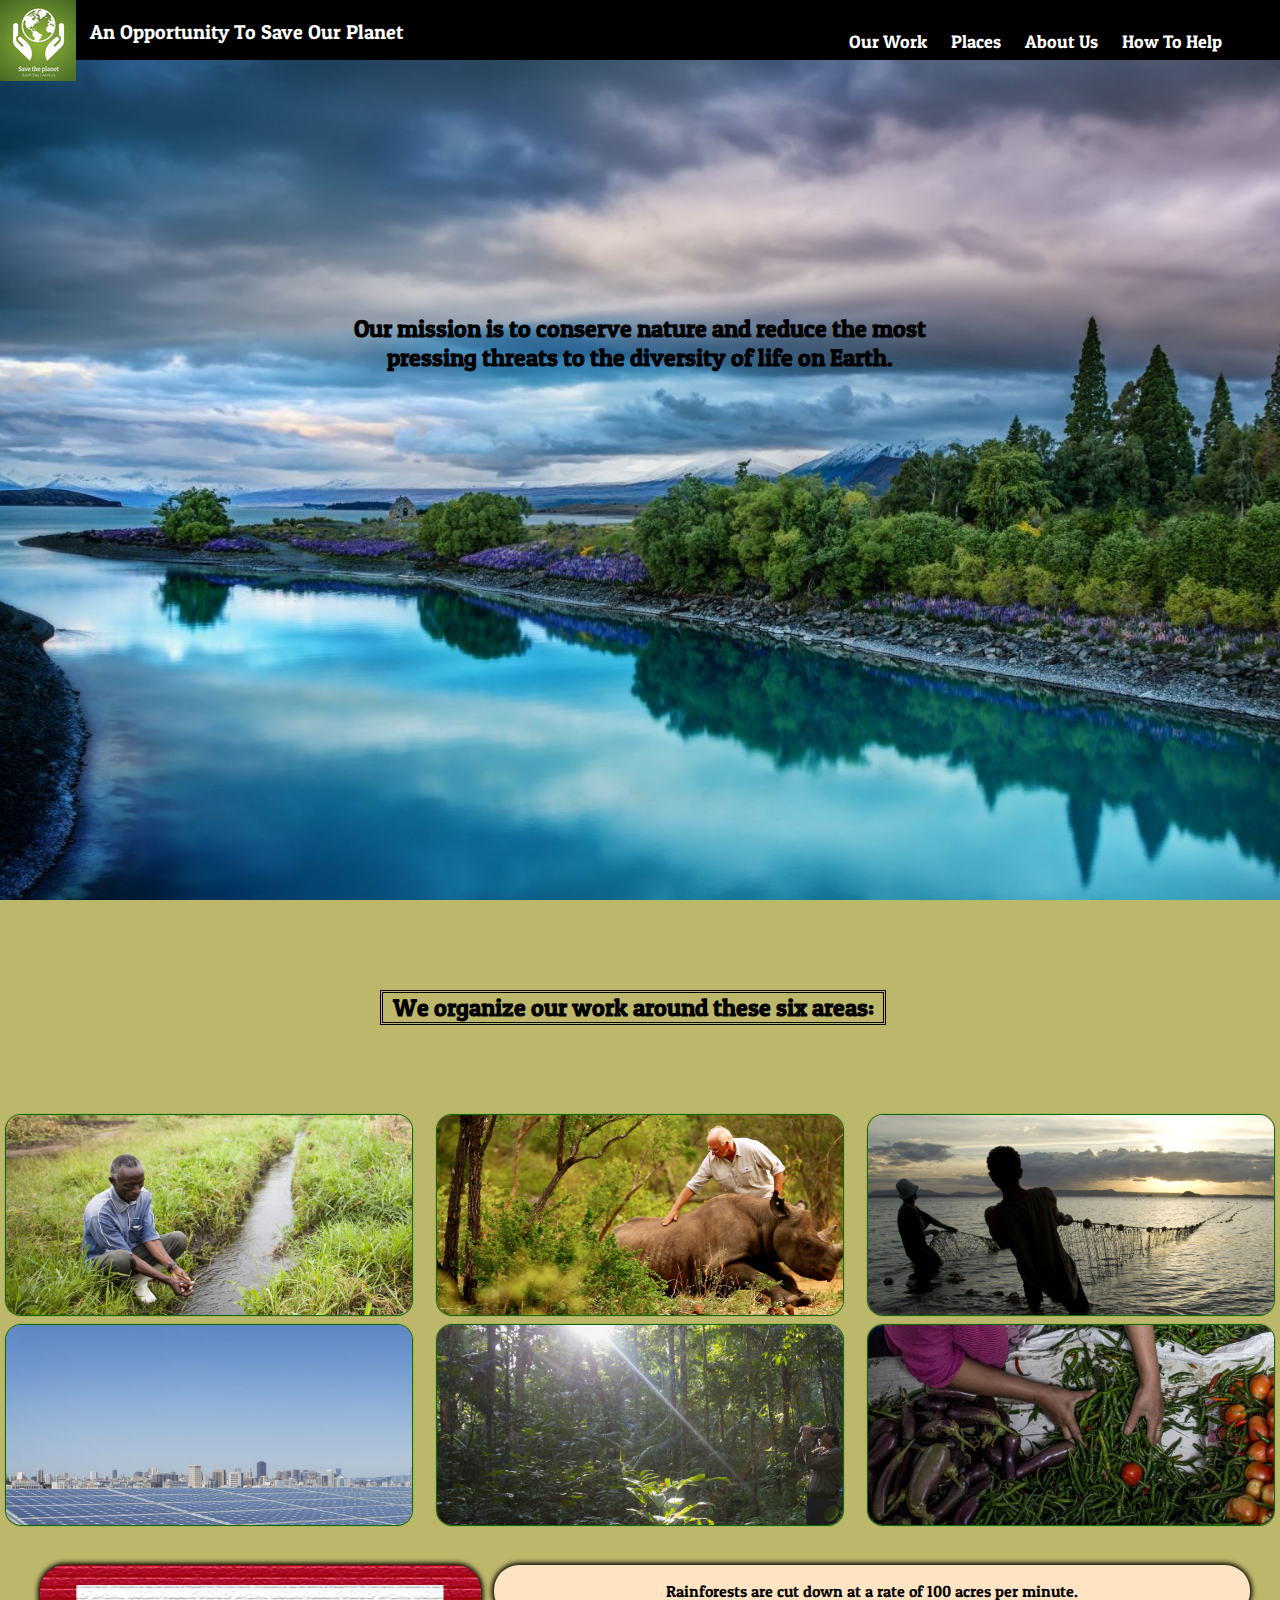
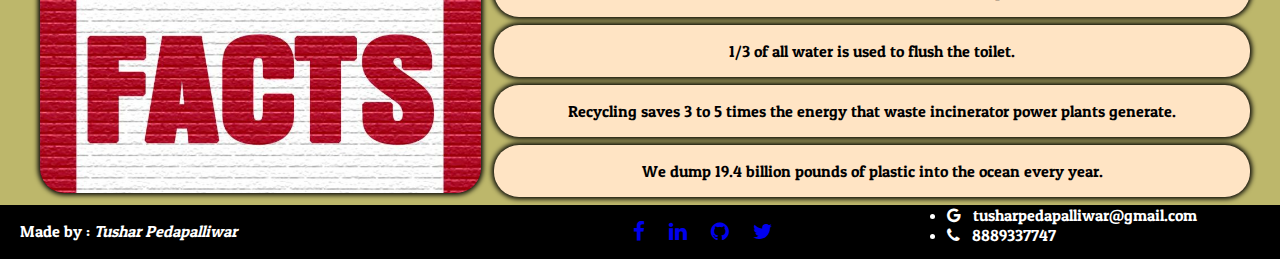
==== assignment1/index.html @ aa39fb95 "Added assignment1" ====
<!DOCTYPE html>
<html>

<head>
    <title>Save The Earth</title>
    <meta charset="utf-8" />
    <link rel="stylesheet" href="css/style.css" />
    <link href="https://fonts.googleapis.com/css?family=Patua+One" rel="stylesheet">
    <link rel="stylesheet" href="https://cdnjs.cloudflare.com/ajax/libs/font-awesome/4.7.0/css/font-awesome.min.css" />
</head>

<body>
    <!header>
    <header class="main">
        <div class="img1">
            <img src="img/earth.jpg" alt="panda" />
        </div>
        <p class="head">An Opportunity To Save Our Planet</p>
        <nav class="nav1">
            <ul>
                <li>
                    <a href="#">Our Work</a>
                </li>
                <li>
                    <a href="#">Places</a>
                </li>
                <li>
                    <a href="#">About Us</a>
                </li>
                <li>
                    <a href="#">How To Help</a>
                </li>
            </ul>
        </nav>
    </header>
    <!Section 1>
    <section class="hero_image">
        <img src="" alt="">
        <article class="hero_text">
            <h2>
				Our mission is to conserve nature and reduce the most pressing threats to the diversity of life on Earth.
			</h2>
    </section>
    <!Section 2>
    <h2 class="test">We organize our work around these six areas:</h2>
    <section class="two">
        <article class="col1">
            <p id="text">FRESH WATER</p>
        </article>
        <article class="col2">
            <p id="text">WILDLIFE</p>
        </article>
        <article class="col3">
            <p id="text">OCEANS</p>
        </article>
    </section>
    <!Section 3>
    <section class="three">
        <article class="col4">
            <p id="text">CLIMATE</p>
        </article>
        <article class="col5">
            <p id="text">FORESTS</p>
        </article>
        <article class="col6">
            <p id="text">FOOD</p>
        </article>
    </section>
    <!Section 4>
    <section class="four">
        <article class="A">
        </article>
        <article class="B">
            <article class="B1">
                <p class="int">Rainforests are cut down at a rate of 100 acres per minute.</p>
            </article>
            <article class="B2">
                <p class="int">1/3 of all water is used to flush the toilet.</p>
            </article>
            <article class="B3">
                <p class="int">Recycling saves 3 to 5 times the energy that waste incinerator power plants generate.</p>
            </article>
            <article class="B4">
                <p class="int">We dump 19.4 billion pounds of plastic into the ocean every year.</p>
            </article>
        </article>
    </section>
    <!Footer>
    <footer>
        <section class="foot">
            <section class="foot1">
                <p>Made by : <em>Tushar Pedapalliwar</em></p>         
            </section>
            <section class="foot2">
                <article class="at1">
                    <ul>
                        <li><a href="#"><i class="fa fa-facebook" style="font-size:21px;"></i></a></li>
                        <li><a href="#"><i class="fa fa-linkedin" style="font-size:21px;"></i></a></li>
                        <li><a href="#"><i class="fa fa-github" style="font-size:21px;"></i></a></li>
                        <li><a href="#"><i class="fa fa-twitter" style="font-size:21px;"></i></a></li>
                    </ul>
                </article>
                <article class="at2">
                    <li><i class="fa fa-google"></i>&nbsp&nbsp tusharpedapalliwar@gmail.com</li>
                    <li><i class="fa fa-phone"></i>&nbsp&nbsp 8889337747</li>
                </article>
            </section>
        </section>
    </footer>
</body>
</html>
---- assignment1/css/style.css ----
/*Header*/
.main{
	width: 100%;
	display: flex;
	background-color: black;
	height: 60px;
	position: fixed;
	z-index: 1;
}
.img1{
	box-sizing: border-box;
	width: 101px;
	height: 60px;
	flex-basis: 7%;
}
.head{
	
	flex-basis : 30%;
	display: flex;
	justify-content: flex-start;
	color: white;
	font-size: 20px;
	margin-bottom:15px ;
	font-family: 'Patua One', cursive;
}
/*navbar*/
.nav1{
	background-color: black;
	box-sizing: border-box;
	margin-top: -10px;
	display:flex;
	justify-content: flex-end;
	flex-basis: 60%;	
}
nav ul{
	padding-top:25px;
}
.nav1 li{
	display: inline;
}
.nav1 a{
	text-decoration: none;
	margin-right: 20px;
	font-size: 18px;
	font-family: 'Patua One', cursive;
	color:white;
}
.nav1 a:hover{
	background: #ddd;
	color:black;
}

/*Section 1*/
body , html{
	background-color: #BDB76B	;
	font-family: 'Patua One', cursive;
	height: 100%;
	margin:0;
}
.hero_image{
	background:url(../img/river.jpg);
	width: 100%;
	height: 100%;
	background-position: center;
	background-size: cover;
	background-repeat: no-repeat;
	position: relative;
	background-attachment: fixed; 
}
.hero_text {
  text-align: center;
  position: absolute;
  top: 50%;
  left: 50%;
  transform: translate(-50%, -160%);
  color:black;
}
/*Section 2*/
.test{
	margin-top: 90px;
	margin-left: 380px;	
	margin-bottom: 90px;
	max-width: 500px;
	text-align: center;
	border-style: double;
}
.two{
	max-width: 99%;
	max-height: 300px;
	margin:10px auto 10px auto;
}
.col1,.col2,.col3,.col4,.col5,.col6{
	color: yellow;
	box-sizing: border-box;
	background-size: cover;
	height:200px;
	flex-basis: 32%;
	border-radius: 15px;
	box-shadow: 0 0 1px 1px #006400;
	
}
#text{
	padding:80px 80px 80px 90px;
	margin:auto auto;
	font-size: 35px;
	font-family: 'Patua One', cursive;
}
/*HOVER STARTS*/
/*COL1*/
.col1{
	background-image: url(../img/freshwater.jpg);
}
.col1 p{
	display: none;
}
.col1:hover p {
	display:block;
}
.col1:hover {
	background-image: none;
	background-color: black;
}
/*COL2*/
.col2{
	background-image: url(../img/wildlife.jpg);
}
.col2 p {
	display: none;
}
.col2:hover p {
	display:block;
}
.col2:hover {
	background-image: none;
	background-color: black;
}
/*COL3*/
.col3{
	background-image: url(../img/oceans.jpg);
}
.col3 p {
	display: none;
}
.col3:hover p {
	display:block;
}
.col3:hover {
	background-image: none;
	background-color: black;
}
@media (min-width: 900px){
	.two{
		display: flex;		
		justify-content: space-between;
	}
}
/*Section 3*/
.three{
	max-width: 99%;
	max-height: 300px;
	margin:10px auto 10px auto;
}
/*COL4*/
.col4{
	background-image: url(../img/climate.jpg);
}
.col4 p {
	display: none;
}
.col4:hover p {
	display:block;
}
.col4:hover {
	background-image: none;
	background-color: black;
}
/*COL5*/
.col5{
	background-image: url(../img/forest.jpg);
}
.col5 p {
	display: none;
}
.col5:hover p {
	display:block;
}
.col5:hover {
	background-image: none;
	background-color: black;
}
/*COL6*/
.col6{
	background-image: url(../img/food.jpg);
}
.col6 p {
	display: none;
}
.col6:hover p {
	display:block;
}
.col6:hover {
	background-image: none;
	background-color: black;
}
@media (min-width: 900px){
	.three{
		display: flex;		
		justify-content: space-between;
	}
}
/*Section 4*/

.four{
	max-width: 100%;
	margin:40px 10px 40px 10px;
	height: 200px;
}
.A{
	background-color: black;
	box-sizing: border-box;
	background-size: cover;
	height:228px;
	flex-basis: 35%;
	border-radius: 25px;
	box-shadow: 0 0 5px 2px black;
	background-image: url(../img/Facts.jpg);
	margin-left: 30px;
}
.B{
	margin-right: 20px;
	box-sizing: border-box;
	background-size: cover;
	height:200px;
	flex-basis: 60%;
	display: flex;
	flex-direction: column;
}
.B1,.B2,.B3,.B4{
	background-color: #FFE4C4;
	box-shadow: 0 0 5px 2px black;
	flex-basis: 60%;
	border-radius: 25px;
	text-align: center;
	margin-bottom: 8px;
}
.int{
	font-size: 16px;
	font-family: 'Patua One', cursive;
}
@media (min-width: 900px){
	.four{
		display: flex;
		justify-content: space-between;
	}
}
/*Footer*/
.foot{
	margin-top: 20px;
	background-color:black;
	display: flex;
	justify-content: space-between; 
	/*position: fixed;
	left: 0;
	bottom: 0;*/
	width: 100%;
}
.foot1{
	flex:1;
	margin-left: 20px;
	color: white;
}
.foot2{
	flex:2;
	display: flex;
	flex-direction:row;
	margin-left: 200px;
}
.at1{
	flex:1;
}
.at1 li{
	display: inline;
	margin-left: 20px;
}
.at2{
	flex:1;
	margin-left: 40px;
	color: white;
}
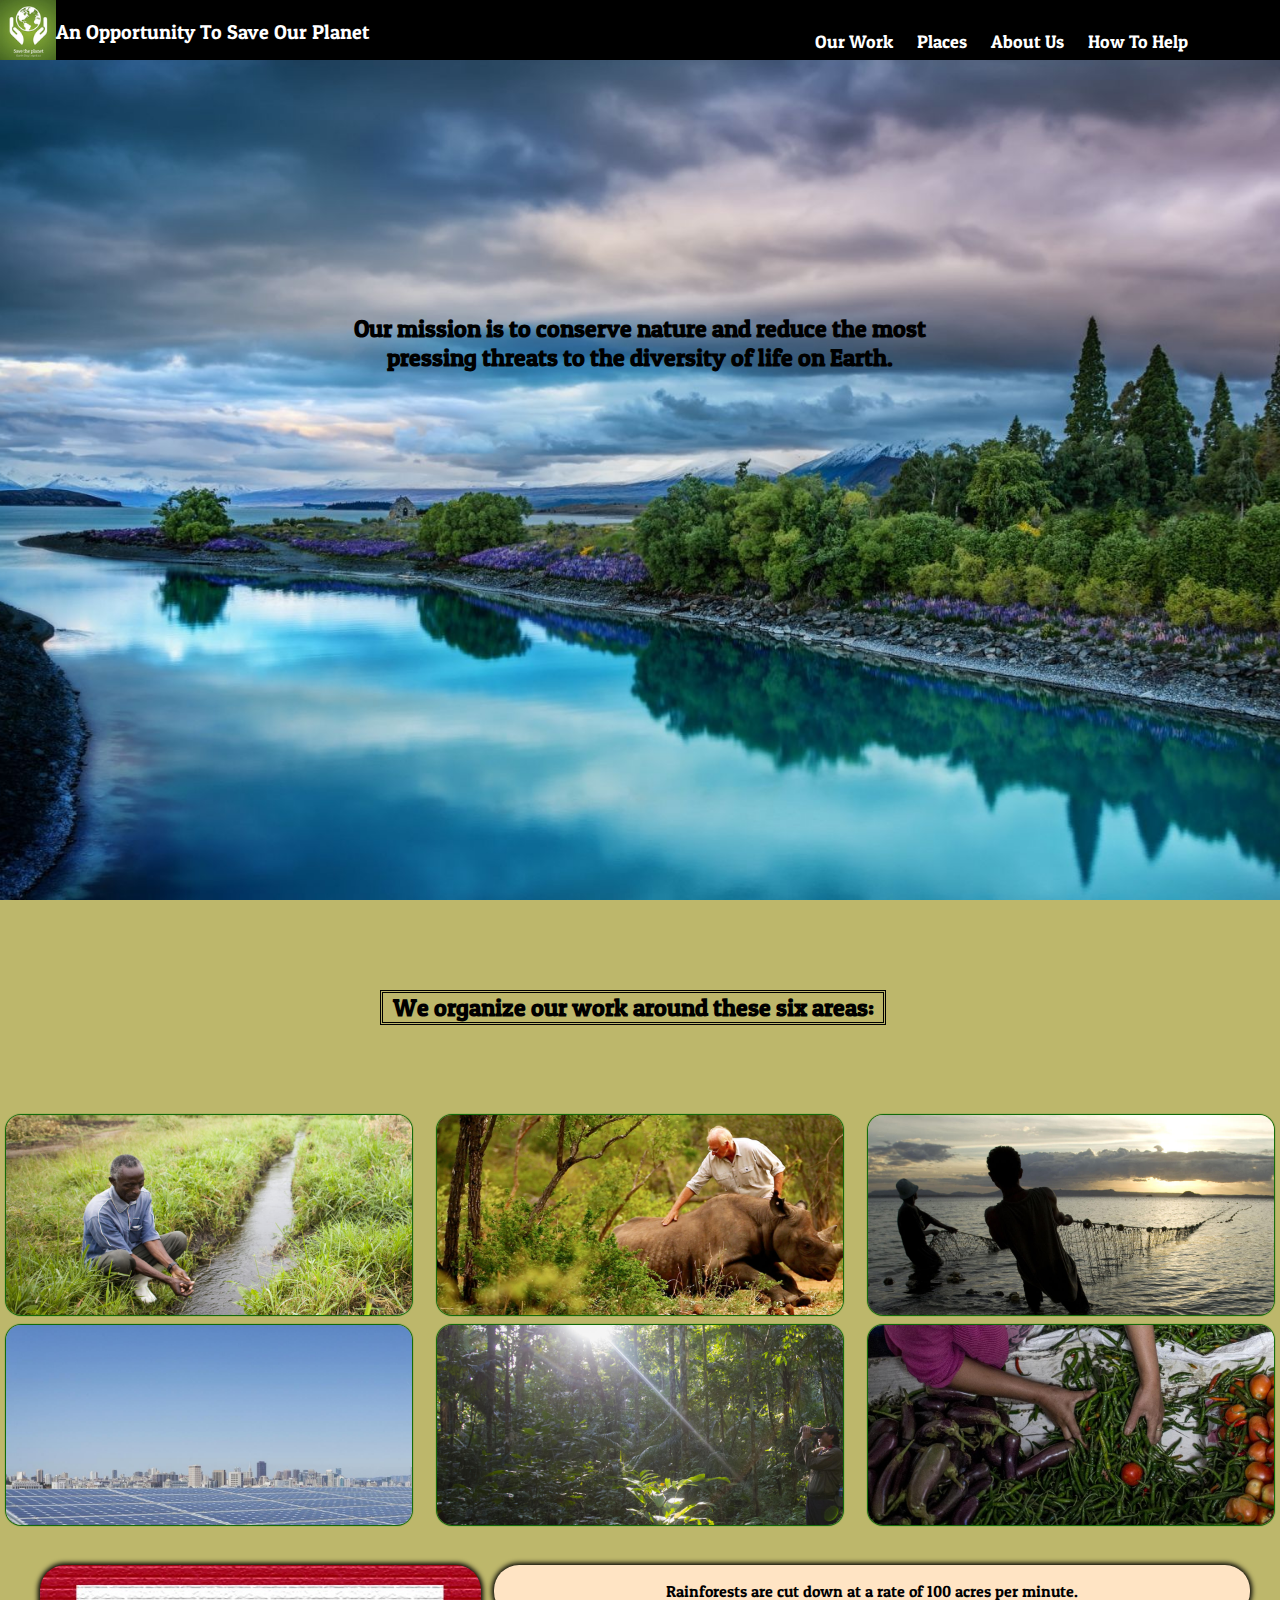
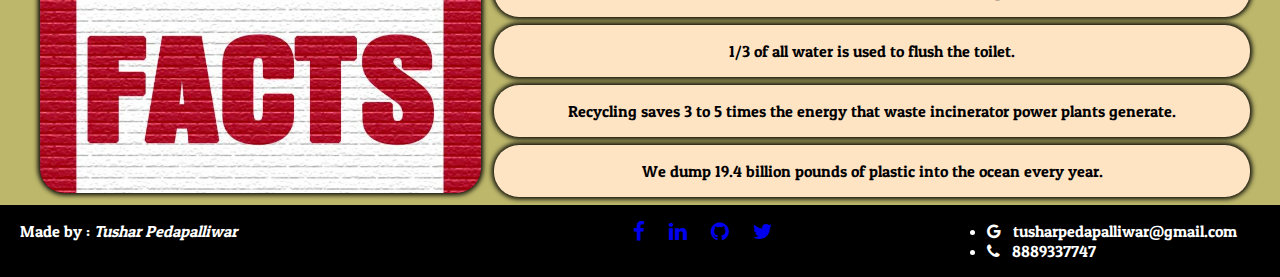
==== commit 212f10b4: "one div tag removed" ====
--- a/assignment1/index.html
+++ b/assignment1/index.html
@@ -11,10 +11,8 @@
 
 <body>
     <!header>
-    <header class="main">
-        <div class="img1">
-            <img src="img/earth.jpg" alt="panda" />
-        </div>
+    <header class="mains">
+        <img src="img/earth.jpg" alt="panda" />
         <p class="head">An Opportunity To Save Our Planet</p>
         <nav class="nav1">
             <ul>
@@ -33,15 +31,16 @@
             </ul>
         </nav>
     </header>
-    <!Section 1>
-    <section class="hero_image">
-        <img src="" alt="">
+    <!Main>
+    <main class="hero_image">
+        <img src="#" alt="hero image">
         <article class="hero_text">
             <h2>
 				Our mission is to conserve nature and reduce the most pressing threats to the diversity of life on Earth.
 			</h2>
-    </section>
-    <!Section 2>
+        </article>
+    </main>
+    <!Section 1>
     <h2 class="test">We organize our work around these six areas:</h2>
     <section class="two">
         <article class="col1">
@@ -54,7 +53,7 @@
             <p id="text">OCEANS</p>
         </article>
     </section>
-    <!Section 3>
+    <!Section 2>
     <section class="three">
         <article class="col4">
             <p id="text">CLIMATE</p>
@@ -66,7 +65,7 @@
             <p id="text">FOOD</p>
         </article>
     </section>
-    <!Section 4>
+    <!Section 3>
     <section class="four">
         <article class="A">
         </article>
@@ -101,8 +100,10 @@
                     </ul>
                 </article>
                 <article class="at2">
-                    <li><i class="fa fa-google"></i>&nbsp&nbsp tusharpedapalliwar@gmail.com</li>
-                    <li><i class="fa fa-phone"></i>&nbsp&nbsp 8889337747</li>
+                    <ul>
+                        <li><i class="fa fa-google"></i>&nbsp&nbsp tusharpedapalliwar@gmail.com</li>
+                        <li><i class="fa fa-phone"></i>&nbsp&nbsp 8889337747</li>
+                    </ul>
                 </article>
             </section>
         </section>
--- a/assignment1/css/style.css
+++ b/assignment1/css/style.css
@@ -1,5 +1,5 @@
 /*Header*/
-.main{
+.mains{
 	width: 100%;
 	display: flex;
 	background-color: black;
@@ -50,7 +50,7 @@
 	color:black;
 }
 
-/*Section 1*/
+/*Main*/
 body , html{
 	background-color: #BDB76B	;
 	font-family: 'Patua One', cursive;
@@ -75,7 +75,7 @@
   transform: translate(-50%, -160%);
   color:black;
 }
-/*Section 2*/
+/*Section 1*/
 .test{
 	margin-top: 90px;
 	margin-left: 380px;	
@@ -154,7 +154,7 @@
 		justify-content: space-between;
 	}
 }
-/*Section 3*/
+/*Section 2*/
 .three{
 	max-width: 99%;
 	max-height: 300px;
@@ -208,7 +208,7 @@
 		justify-content: space-between;
 	}
 }
-/*Section 4*/
+/*Section 3*/
 
 .four{
 	max-width: 100%;
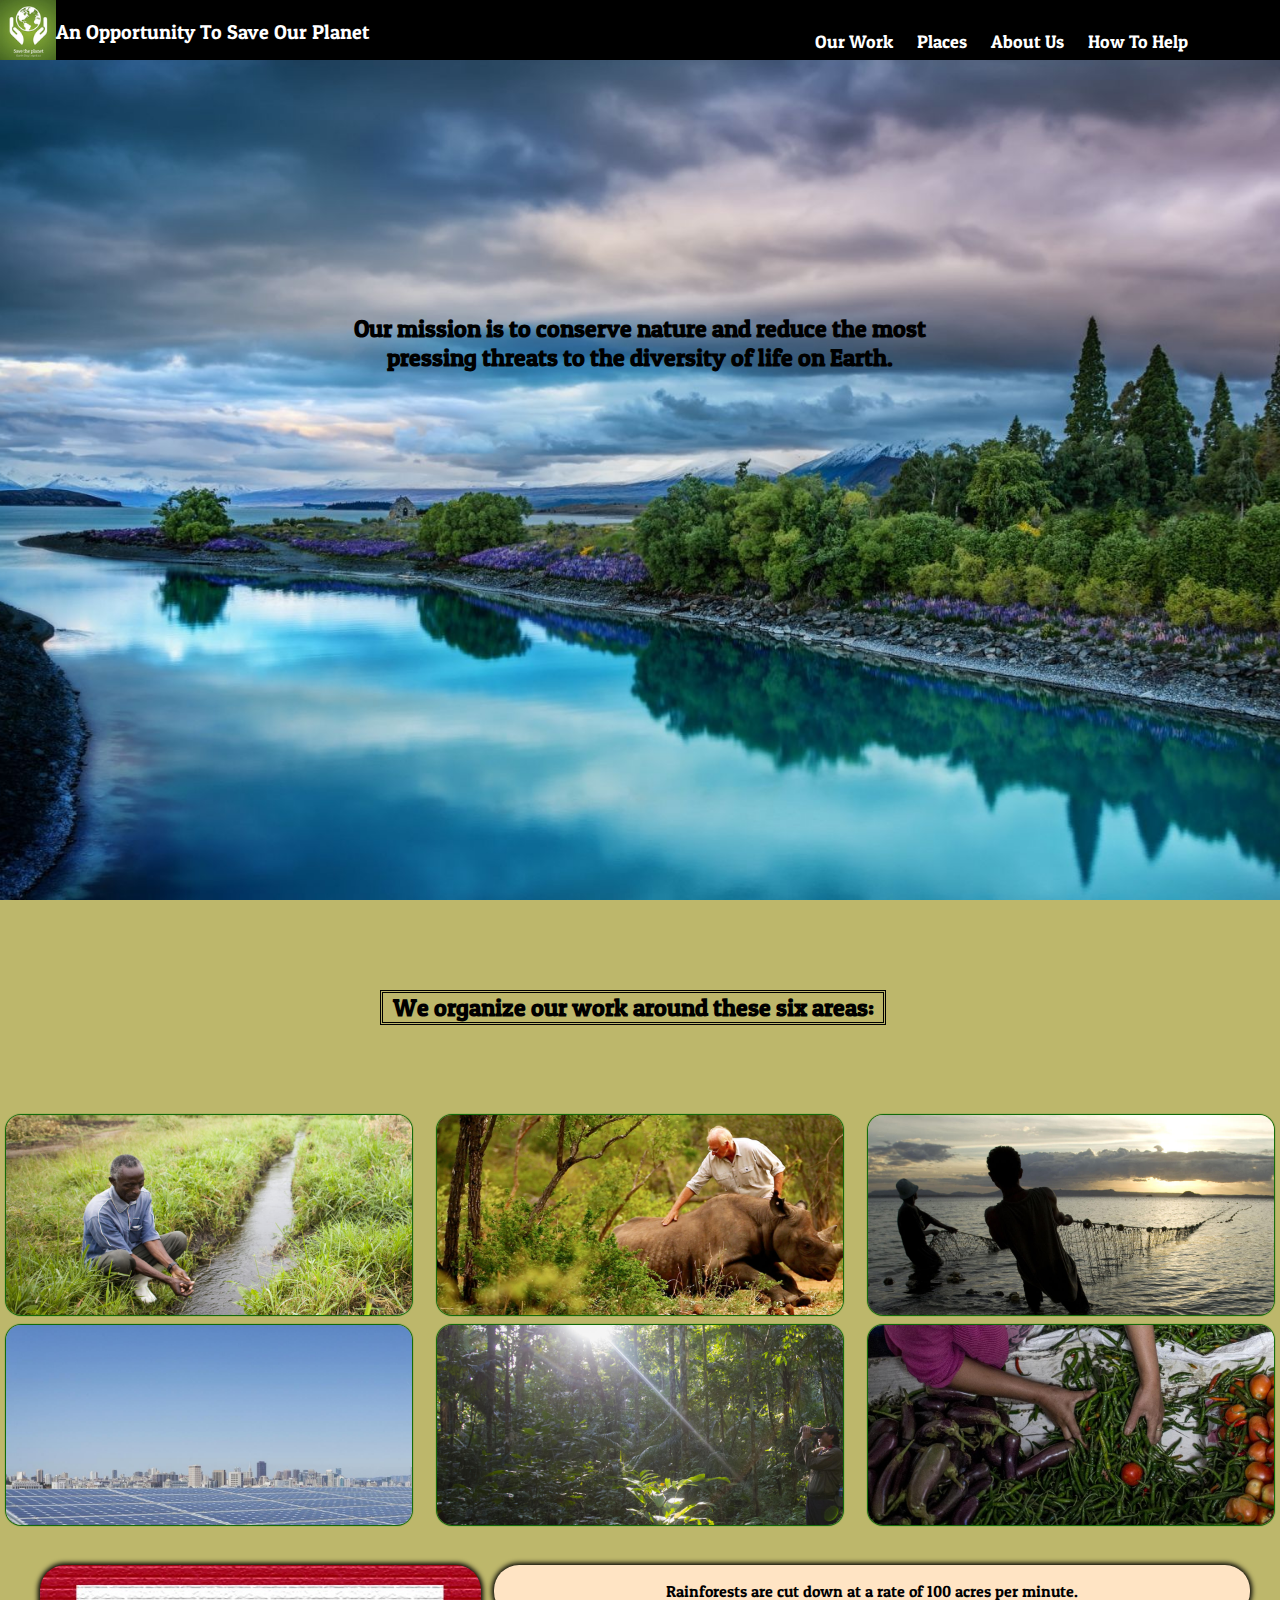
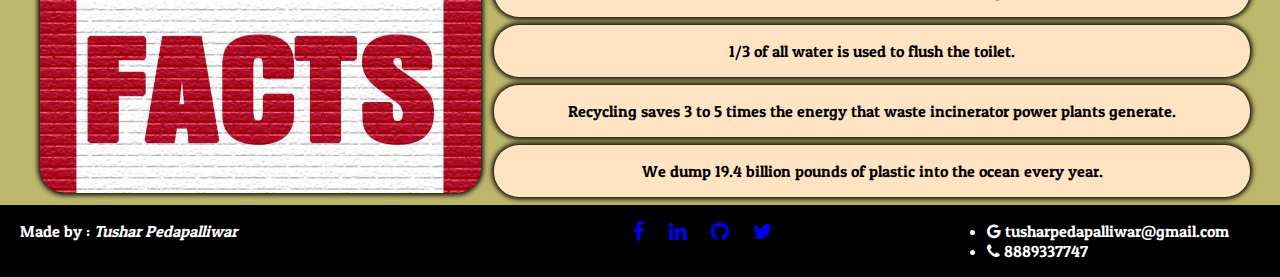
==== commit 5adda8eb: "removed some errors" ====
--- a/assignment1/index.html
+++ b/assignment1/index.html
@@ -44,25 +44,25 @@
     <h2 class="test">We organize our work around these six areas:</h2>
     <section class="two">
         <article class="col1">
-            <p id="text">FRESH WATER</p>
+            <p class="text">FRESH WATER</p>
         </article>
         <article class="col2">
-            <p id="text">WILDLIFE</p>
+            <p class="text">WILDLIFE</p>
         </article>
         <article class="col3">
-            <p id="text">OCEANS</p>
+            <p class="text">OCEANS</p>
         </article>
     </section>
     <!Section 2>
     <section class="three">
         <article class="col4">
-            <p id="text">CLIMATE</p>
+            <p class="text">CLIMATE</p>
         </article>
         <article class="col5">
-            <p id="text">FORESTS</p>
+            <p class="text">FORESTS</p>
         </article>
         <article class="col6">
-            <p id="text">FOOD</p>
+            <p class="text">FOOD</p>
         </article>
     </section>
     <!Section 3>
@@ -101,8 +101,8 @@
                 </article>
                 <article class="at2">
                     <ul>
-                        <li><i class="fa fa-google"></i>&nbsp&nbsp tusharpedapalliwar@gmail.com</li>
-                        <li><i class="fa fa-phone"></i>&nbsp&nbsp 8889337747</li>
+                        <li><i class="fa fa-google"></i> tusharpedapalliwar@gmail.com</li>
+                        <li><i class="fa fa-phone"></i> 8889337747</li>
                     </ul>
                 </article>
             </section>
--- a/assignment1/css/style.css
+++ b/assignment1/css/style.css
@@ -99,7 +99,7 @@
 	box-shadow: 0 0 1px 1px #006400;
 	
 }
-#text{
+.text{
 	padding:80px 80px 80px 90px;
 	margin:auto auto;
 	font-size: 35px;
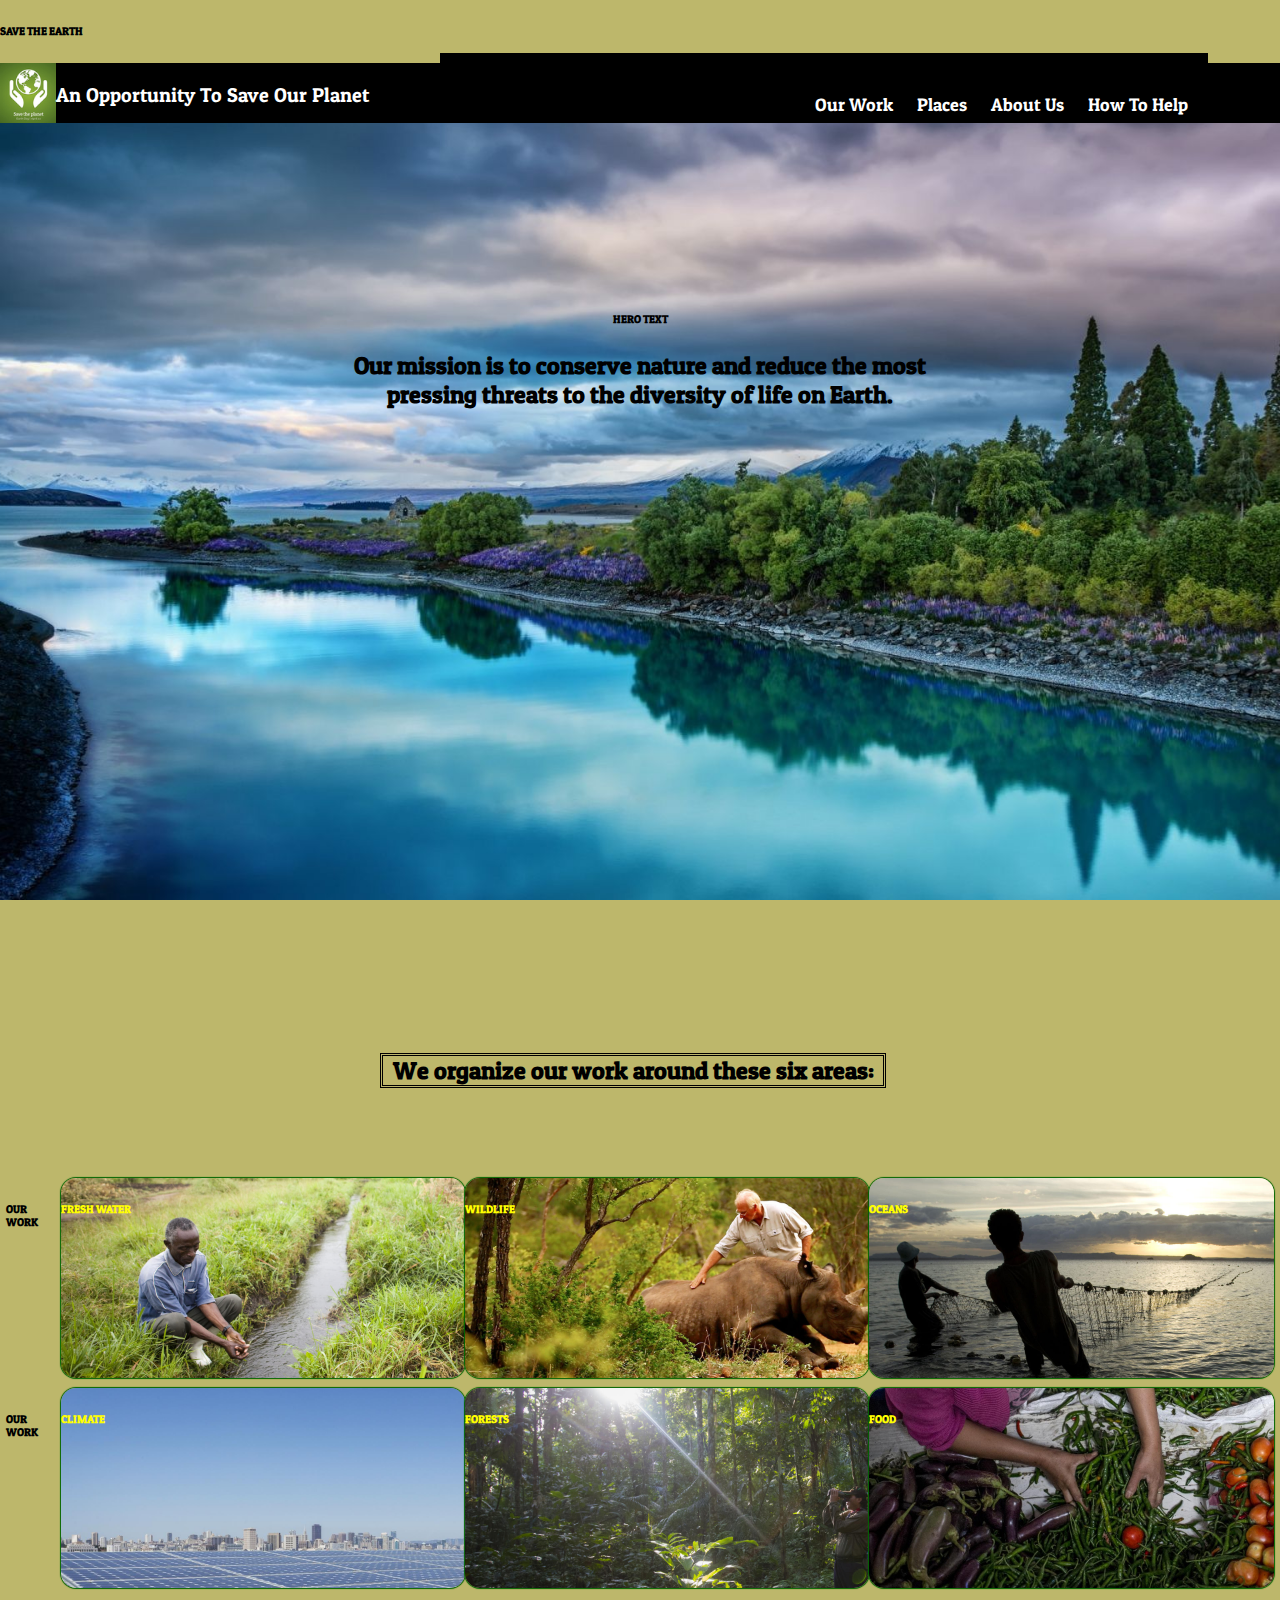
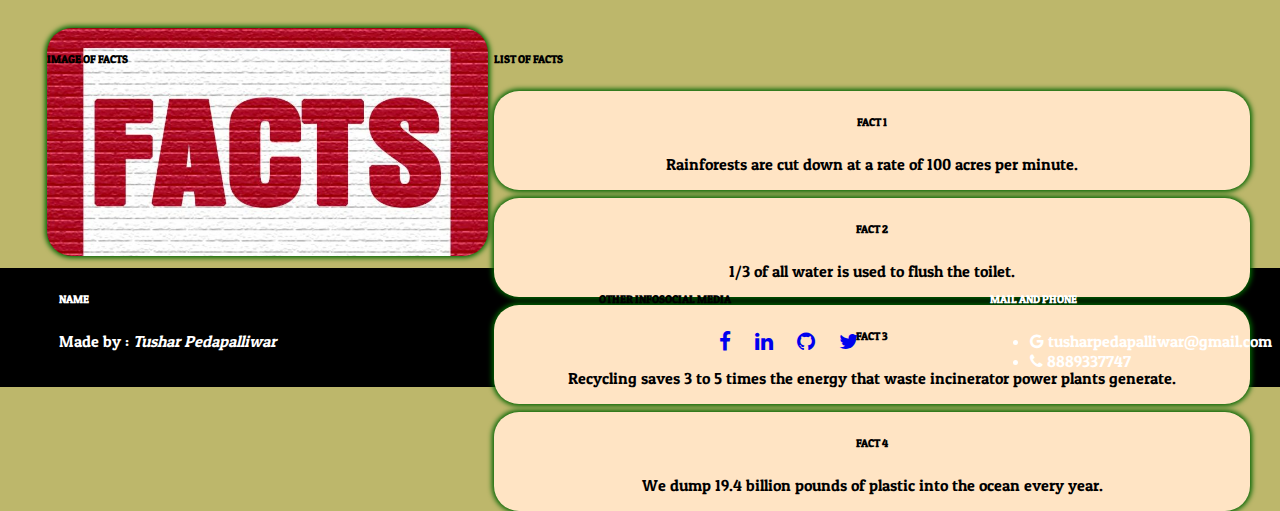
==== commit d002d847: "removed errors" ====
--- a/assignment1/index.html
+++ b/assignment1/index.html
@@ -2,19 +2,19 @@
 <html>
 
 <head>
-    <title>Save The Earth</title>
+    <title>SAVE THE EARTH</title>
     <meta charset="utf-8" />
     <link rel="stylesheet" href="css/style.css" />
     <link href="https://fonts.googleapis.com/css?family=Patua+One" rel="stylesheet">
     <link rel="stylesheet" href="https://cdnjs.cloudflare.com/ajax/libs/font-awesome/4.7.0/css/font-awesome.min.css" />
 </head>
 
-<body>
-    <!header>
+<body> <h6>SAVE THE EARTH</h6>
+    <!--header-->
     <header class="mains">
         <img src="img/earth.jpg" alt="panda" />
         <p class="head">An Opportunity To Save Our Planet</p>
-        <nav class="nav1">
+        <nav class="nav1"> <h6>NAVIGATION PANEL</h6>
             <ul>
                 <li>
                     <a href="#">Our Work</a>
@@ -31,67 +31,67 @@
             </ul>
         </nav>
     </header>
-    <!Main>
+    <!--Main-->
     <main class="hero_image">
         <img src="#" alt="hero image">
-        <article class="hero_text">
+        <article class="hero_text"> <h6>HERO TEXT</h6>
             <h2>
 				Our mission is to conserve nature and reduce the most pressing threats to the diversity of life on Earth.
 			</h2>
         </article>
     </main>
-    <!Section 1>
+    <!--Section 1-->
     <h2 class="test">We organize our work around these six areas:</h2>
-    <section class="two">
-        <article class="col1">
+    <section class="two"> <h6>OUR WORK</h6>
+        <article class="col1"> <h6>FRESH WATER</h6>
             <p class="text">FRESH WATER</p>
         </article>
-        <article class="col2">
+        <article class="col2"> <h6>WILDLIFE</h6>
             <p class="text">WILDLIFE</p>
         </article>
-        <article class="col3">
+        <article class="col3"> <h6>OCEANS</h6>
             <p class="text">OCEANS</p>
         </article>
     </section>
-    <!Section 2>
-    <section class="three">
-        <article class="col4">
+    <!--Section 2-->
+    <section class="three"> <h6>OUR WORK</h6>
+        <article class="col4"> <h6>CLIMATE</h6>
             <p class="text">CLIMATE</p>
         </article>
-        <article class="col5">
+        <article class="col5"> <h6>FORESTS</h6>
             <p class="text">FORESTS</p>
         </article>
-        <article class="col6">
+        <article class="col6"> <h6>FOOD</h6>
             <p class="text">FOOD</p>
         </article>
     </section>
-    <!Section 3>
-    <section class="four">
-        <article class="A">
+    <!--Section 3-->
+    <section class="four" > <h6>SOME FACTS</h6>
+        <article class="A"> <h6>IMAGE OF FACTS</h6>
         </article>
-        <article class="B">
-            <article class="B1">
+        <article class="B"> <h6>LIST OF FACTS</h6>
+            <article class="B1"> <h6>FACT 1</h6>
                 <p class="int">Rainforests are cut down at a rate of 100 acres per minute.</p>
             </article>
-            <article class="B2">
+            <article class="B2"> <h6>FACT 2</h6>
                 <p class="int">1/3 of all water is used to flush the toilet.</p>
             </article>
-            <article class="B3">
+            <article class="B3"> <h6>FACT 3</h6>
                 <p class="int">Recycling saves 3 to 5 times the energy that waste incinerator power plants generate.</p>
             </article>
-            <article class="B4">
+            <article class="B4"> <h6>FACT 4</h6>
                 <p class="int">We dump 19.4 billion pounds of plastic into the ocean every year.</p>
             </article>
         </article>
     </section>
-    <!Footer>
+    <!--Footer-->
     <footer>
-        <section class="foot">
-            <section class="foot1">
+        <section class="foot"> <h6>FOOTER</h6>
+            <section class="foot1"> <h6>NAME</h6>
                 <p>Made by : <em>Tushar Pedapalliwar</em></p>         
             </section>
-            <section class="foot2">
-                <article class="at1">
+            <section class="foot2"> <h6>OTHER INFO</h6>
+                <article class="at1"> <h6>SOCIAL MEDIA</h6>
                     <ul>
                         <li><a href="#"><i class="fa fa-facebook" style="font-size:21px;"></i></a></li>
                         <li><a href="#"><i class="fa fa-linkedin" style="font-size:21px;"></i></a></li>
@@ -99,7 +99,7 @@
                         <li><a href="#"><i class="fa fa-twitter" style="font-size:21px;"></i></a></li>
                     </ul>
                 </article>
-                <article class="at2">
+                <article class="at2"> <h6>MAIL AND PHONE</h6>
                     <ul>
                         <li><i class="fa fa-google"></i> tusharpedapalliwar@gmail.com</li>
                         <li><i class="fa fa-phone"></i> 8889337747</li>
--- a/assignment1/css/style.css
+++ b/assignment1/css/style.css
@@ -1,3 +1,8 @@
+
+.four > h6 {
+	text-indent: -9999999px;
+}
+
 /*Header*/
 .mains{
 	width: 100%;
@@ -222,7 +227,7 @@
 	height:228px;
 	flex-basis: 35%;
 	border-radius: 25px;
-	box-shadow: 0 0 5px 2px black;
+	box-shadow: 0 0 5px 2px #006400;
 	background-image: url(../img/Facts.jpg);
 	margin-left: 30px;
 }
@@ -237,7 +242,7 @@
 }
 .B1,.B2,.B3,.B4{
 	background-color: #FFE4C4;
-	box-shadow: 0 0 5px 2px black;
+	box-shadow: 0 0 5px 2px #006400;
 	flex-basis: 60%;
 	border-radius: 25px;
 	text-align: center;
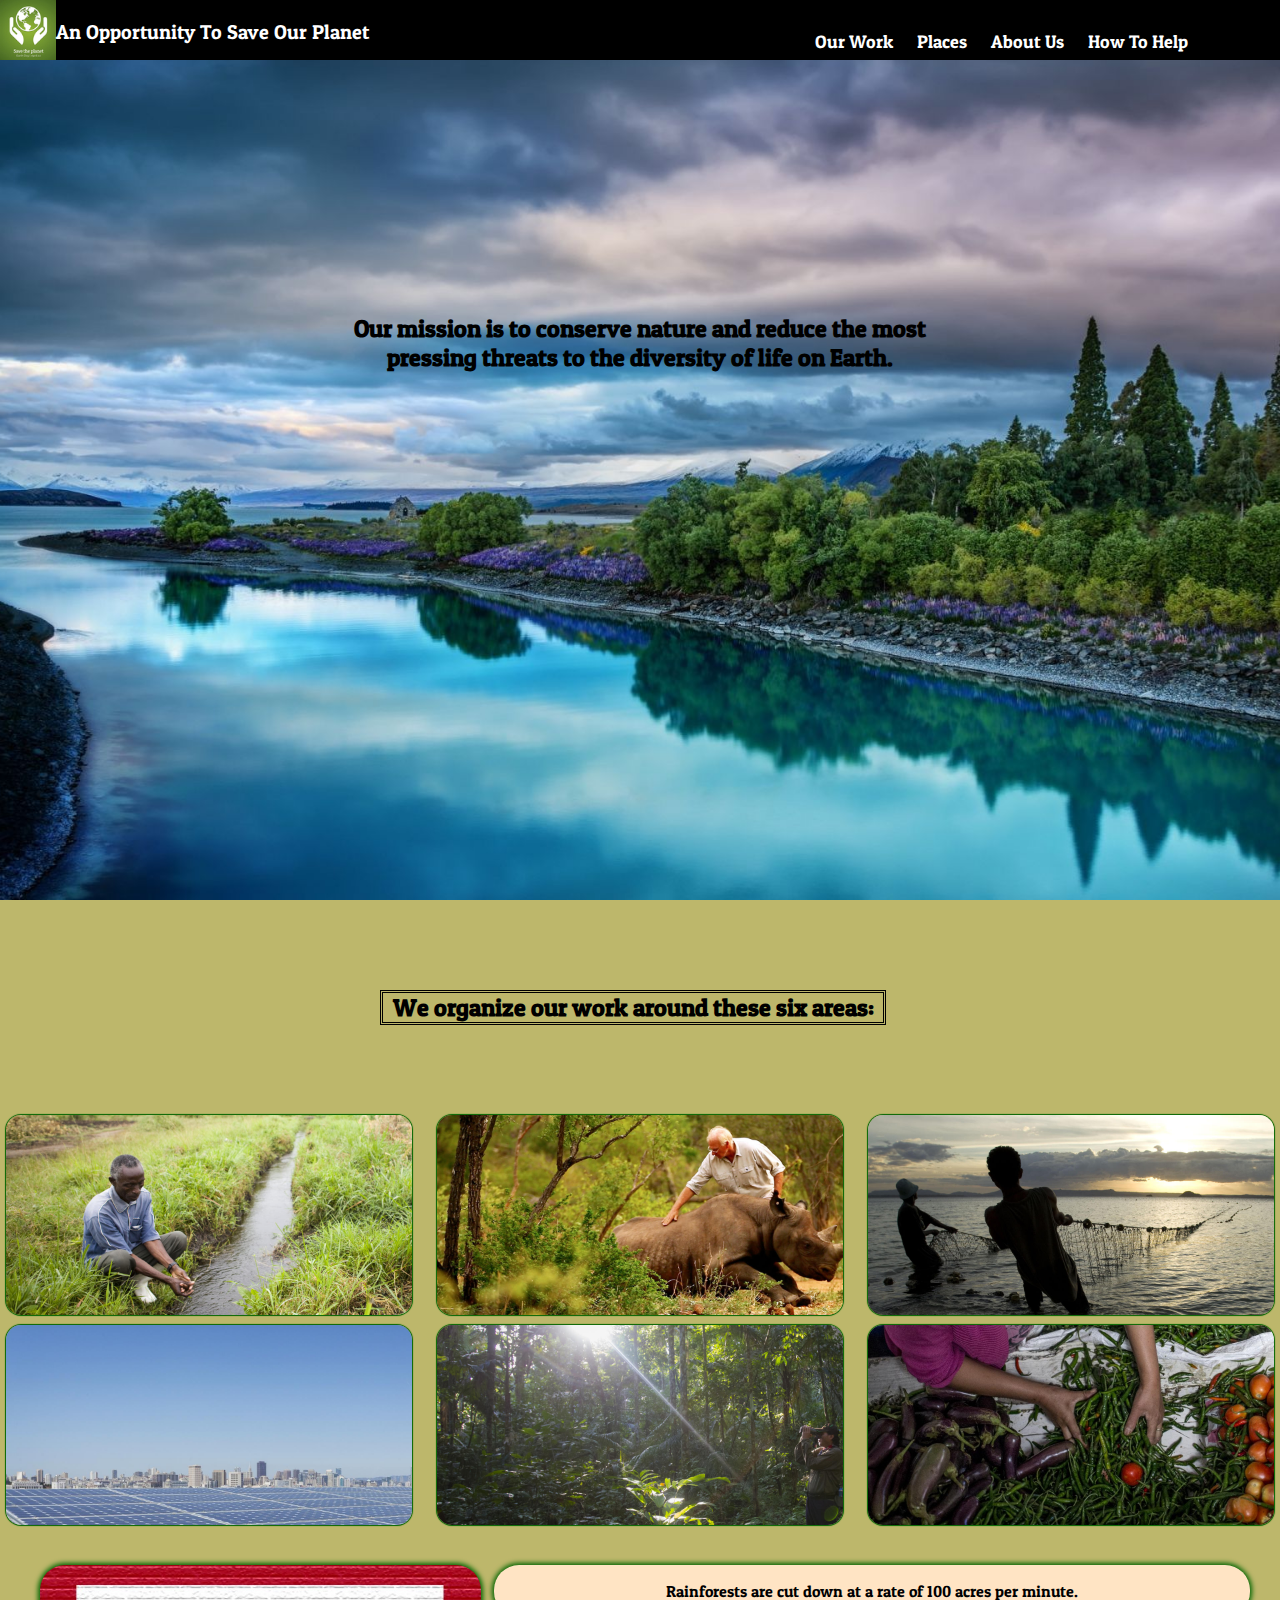
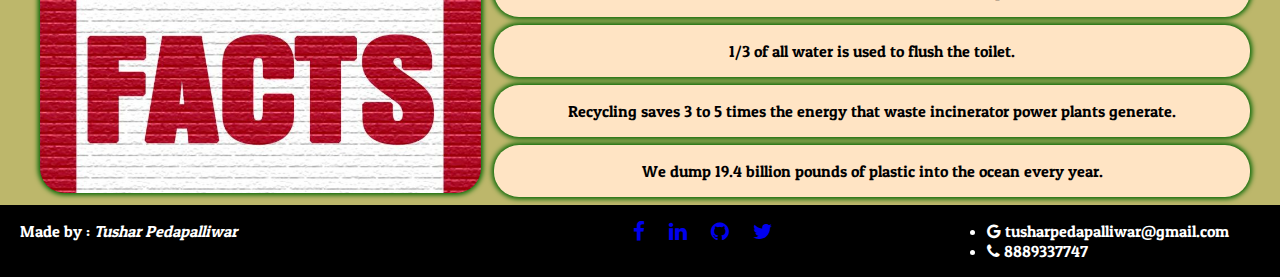
==== commit 8daee0ca: "removed errors" ====
--- a/assignment1/index.html
+++ b/assignment1/index.html
@@ -9,12 +9,12 @@
     <link rel="stylesheet" href="https://cdnjs.cloudflare.com/ajax/libs/font-awesome/4.7.0/css/font-awesome.min.css" />
 </head>
 
-<body> <h6>SAVE THE EARTH</h6>
+<body>
     <!--header-->
     <header class="mains">
         <img src="img/earth.jpg" alt="panda" />
         <p class="head">An Opportunity To Save Our Planet</p>
-        <nav class="nav1"> <h6>NAVIGATION PANEL</h6>
+        <nav class="nav1">
             <ul>
                 <li>
                     <a href="#">Our Work</a>
@@ -34,7 +34,7 @@
     <!--Main-->
     <main class="hero_image">
         <img src="#" alt="hero image">
-        <article class="hero_text"> <h6>HERO TEXT</h6>
+        <article class="hero_text">
             <h2>
 				Our mission is to conserve nature and reduce the most pressing threats to the diversity of life on Earth.
 			</h2>
@@ -42,56 +42,56 @@
     </main>
     <!--Section 1-->
     <h2 class="test">We organize our work around these six areas:</h2>
-    <section class="two"> <h6>OUR WORK</h6>
-        <article class="col1"> <h6>FRESH WATER</h6>
+    <section class="two">
+        <article class="col1">
             <p class="text">FRESH WATER</p>
         </article>
-        <article class="col2"> <h6>WILDLIFE</h6>
+        <article class="col2"> 
             <p class="text">WILDLIFE</p>
         </article>
-        <article class="col3"> <h6>OCEANS</h6>
+        <article class="col3"> 
             <p class="text">OCEANS</p>
         </article>
     </section>
     <!--Section 2-->
-    <section class="three"> <h6>OUR WORK</h6>
-        <article class="col4"> <h6>CLIMATE</h6>
+    <section class="three"> 
+        <article class="col4"> 
             <p class="text">CLIMATE</p>
         </article>
-        <article class="col5"> <h6>FORESTS</h6>
+        <article class="col5"> 
             <p class="text">FORESTS</p>
         </article>
-        <article class="col6"> <h6>FOOD</h6>
+        <article class="col6"> 
             <p class="text">FOOD</p>
         </article>
     </section>
     <!--Section 3-->
-    <section class="four" > <h6>SOME FACTS</h6>
-        <article class="A"> <h6>IMAGE OF FACTS</h6>
+    <section class="four" > 
+        <article class="A"> 
         </article>
-        <article class="B"> <h6>LIST OF FACTS</h6>
-            <article class="B1"> <h6>FACT 1</h6>
+        <article class="B"> 
+            <article class="B1"> 
                 <p class="int">Rainforests are cut down at a rate of 100 acres per minute.</p>
             </article>
-            <article class="B2"> <h6>FACT 2</h6>
+            <article class="B2"> 
                 <p class="int">1/3 of all water is used to flush the toilet.</p>
             </article>
-            <article class="B3"> <h6>FACT 3</h6>
+            <article class="B3"> 
                 <p class="int">Recycling saves 3 to 5 times the energy that waste incinerator power plants generate.</p>
             </article>
-            <article class="B4"> <h6>FACT 4</h6>
+            <article class="B4"> 
                 <p class="int">We dump 19.4 billion pounds of plastic into the ocean every year.</p>
             </article>
         </article>
     </section>
     <!--Footer-->
     <footer>
-        <section class="foot"> <h6>FOOTER</h6>
-            <section class="foot1"> <h6>NAME</h6>
+        <section class="foot">
+            <section class="foot1">
                 <p>Made by : <em>Tushar Pedapalliwar</em></p>         
             </section>
-            <section class="foot2"> <h6>OTHER INFO</h6>
-                <article class="at1"> <h6>SOCIAL MEDIA</h6>
+            <section class="foot2">
+                <article class="at1">
                     <ul>
                         <li><a href="#"><i class="fa fa-facebook" style="font-size:21px;"></i></a></li>
                         <li><a href="#"><i class="fa fa-linkedin" style="font-size:21px;"></i></a></li>
@@ -99,7 +99,7 @@
                         <li><a href="#"><i class="fa fa-twitter" style="font-size:21px;"></i></a></li>
                     </ul>
                 </article>
-                <article class="at2"> <h6>MAIL AND PHONE</h6>
+                <article class="at2"> 
                     <ul>
                         <li><i class="fa fa-google"></i> tusharpedapalliwar@gmail.com</li>
                         <li><i class="fa fa-phone"></i> 8889337747</li>
--- a/assignment1/css/style.css
+++ b/assignment1/css/style.css
@@ -1,7 +1,3 @@
-
-.four > h6 {
-	text-indent: -9999999px;
-}
 
 /*Header*/
 .mains{
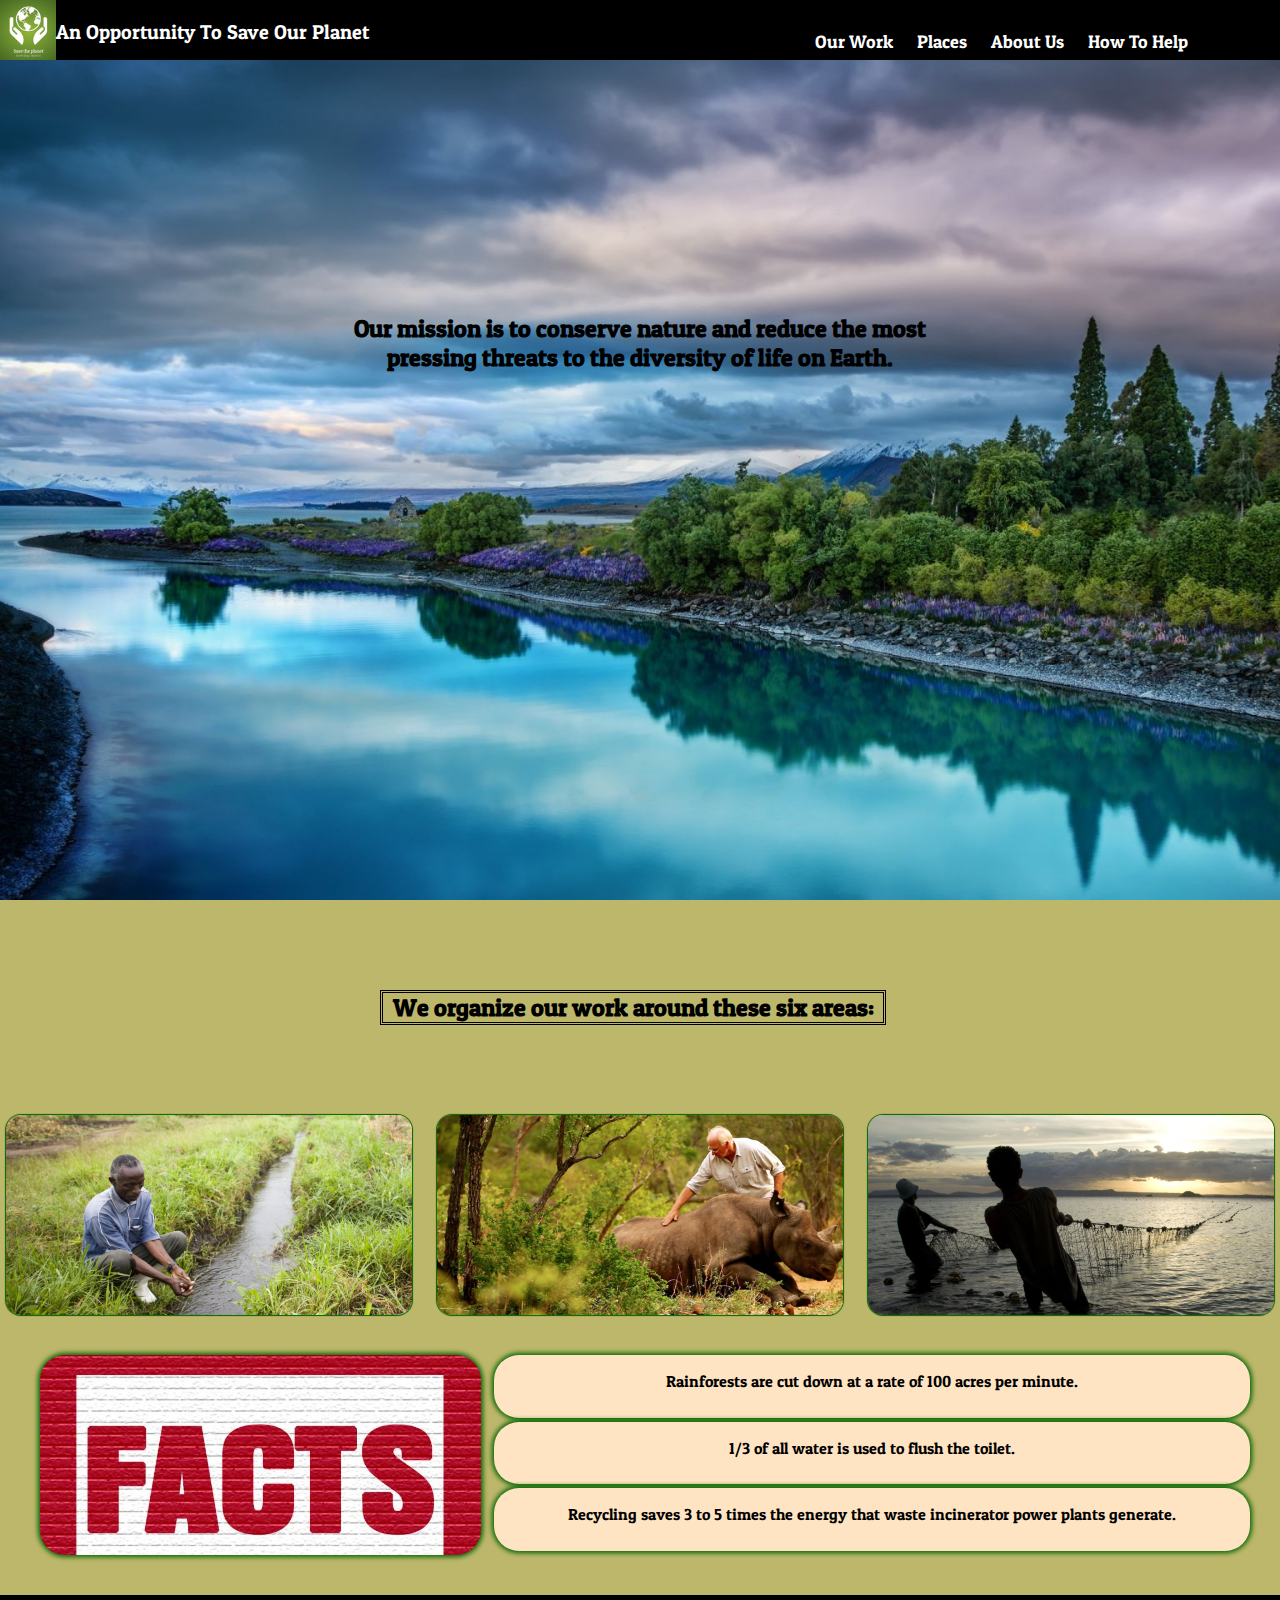
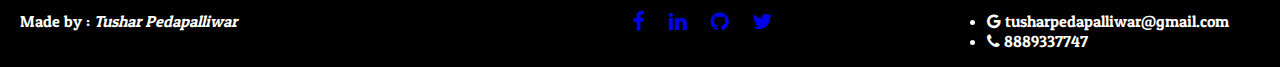
==== commit 70462830: "resolved some issues" ====
--- a/assignment1/index.html
+++ b/assignment1/index.html
@@ -9,12 +9,12 @@
     <link rel="stylesheet" href="https://cdnjs.cloudflare.com/ajax/libs/font-awesome/4.7.0/css/font-awesome.min.css" />
 </head>
 
-<body>
+<body><h4 style="display: none;">BODY</h4>
     <!--header-->
     <header class="mains">
         <img src="img/earth.jpg" alt="panda" />
         <p class="head">An Opportunity To Save Our Planet</p>
-        <nav class="nav1">
+        <nav class="nav1"><h4 style="display: none;">NAVIGATION LIST</h4>
             <ul>
                 <li>
                     <a href="#">Our Work</a>
@@ -42,56 +42,42 @@
     </main>
     <!--Section 1-->
     <h2 class="test">We organize our work around these six areas:</h2>
-    <section class="two">
-        <article class="col1">
+    <section class="two"><h4 style="display: none;">OUR WORK</h4>
+        <article class="col1"><h4 style="display: none;">FRESHWATER</h4>
             <p class="text">FRESH WATER</p>
         </article>
-        <article class="col2"> 
+        <article class="col2"><h4 style="display: none;">WILDLIFE</h4> 
             <p class="text">WILDLIFE</p>
         </article>
-        <article class="col3"> 
+        <article class="col3"><h4 style="display: none;">OCEANS</h4> 
             <p class="text">OCEANS</p>
         </article>
     </section>
-    <!--Section 2-->
-    <section class="three"> 
-        <article class="col4"> 
-            <p class="text">CLIMATE</p>
+    
+    <!--Section 3-->
+    <section class="four" ><h4 style="display: none;">SOME FACTS</h4> 
+        <article class="A"> <h4 style="display: none;">IMAGE OF FACTS</h4>
         </article>
-        <article class="col5"> 
-            <p class="text">FORESTS</p>
-        </article>
-        <article class="col6"> 
-            <p class="text">FOOD</p>
-        </article>
-    </section>
-    <!--Section 3-->
-    <section class="four" > 
-        <article class="A"> 
-        </article>
-        <article class="B"> 
-            <article class="B1"> 
+        <article class="B"> <h4 style="display: none;">LIST OF FACTS</h4>
+            <article class="B1"> <h4 style="display: none;">Rainforests are cut down at a rate of 100 acres per minute.</h4>
                 <p class="int">Rainforests are cut down at a rate of 100 acres per minute.</p>
             </article>
-            <article class="B2"> 
+            <article class="B2"> <h4 style="display: none;">1/3 of all water is used to flush the toilet.</h4>
                 <p class="int">1/3 of all water is used to flush the toilet.</p>
             </article>
-            <article class="B3"> 
+            <article class="B3"> <h4 style="display: none;">Recycling saves 3 to 5 times the energy that waste incinerator power plants generate.</h4>
                 <p class="int">Recycling saves 3 to 5 times the energy that waste incinerator power plants generate.</p>
-            </article>
-            <article class="B4"> 
-                <p class="int">We dump 19.4 billion pounds of plastic into the ocean every year.</p>
             </article>
         </article>
     </section>
     <!--Footer-->
     <footer>
-        <section class="foot">
-            <section class="foot1">
+        <section class="foot"><h4 style="display: none;">FOOTER</h4>
+            <section class="foot1"><h4 style="display: none;">NAME</h4>
                 <p>Made by : <em>Tushar Pedapalliwar</em></p>         
             </section>
-            <section class="foot2">
-                <article class="at1">
+            <section class="foot2"><h4 style="display: none;">OTHER INFO</h4>
+                <article class="at1"><h4 style="display: none;">SOCIAL MEDIA LINKS</h4>
                     <ul>
                         <li><a href="#"><i class="fa fa-facebook" style="font-size:21px;"></i></a></li>
                         <li><a href="#"><i class="fa fa-linkedin" style="font-size:21px;"></i></a></li>
@@ -99,7 +85,7 @@
                         <li><a href="#"><i class="fa fa-twitter" style="font-size:21px;"></i></a></li>
                     </ul>
                 </article>
-                <article class="at2"> 
+                <article class="at2"> <h4 style="display: none;">EMAIL</h4>
                     <ul>
                         <li><i class="fa fa-google"></i> tusharpedapalliwar@gmail.com</li>
                         <li><i class="fa fa-phone"></i> 8889337747</li>
--- a/assignment1/css/style.css
+++ b/assignment1/css/style.css
@@ -90,7 +90,7 @@
 	max-height: 300px;
 	margin:10px auto 10px auto;
 }
-.col1,.col2,.col3,.col4,.col5,.col6{
+.col1,.col2,.col3{
 	color: yellow;
 	box-sizing: border-box;
 	background-size: cover;
@@ -155,60 +155,7 @@
 		justify-content: space-between;
 	}
 }
-/*Section 2*/
-.three{
-	max-width: 99%;
-	max-height: 300px;
-	margin:10px auto 10px auto;
-}
-/*COL4*/
-.col4{
-	background-image: url(../img/climate.jpg);
-}
-.col4 p {
-	display: none;
-}
-.col4:hover p {
-	display:block;
-}
-.col4:hover {
-	background-image: none;
-	background-color: black;
-}
-/*COL5*/
-.col5{
-	background-image: url(../img/forest.jpg);
-}
-.col5 p {
-	display: none;
-}
-.col5:hover p {
-	display:block;
-}
-.col5:hover {
-	background-image: none;
-	background-color: black;
-}
-/*COL6*/
-.col6{
-	background-image: url(../img/food.jpg);
-}
-.col6 p {
-	display: none;
-}
-.col6:hover p {
-	display:block;
-}
-.col6:hover {
-	background-image: none;
-	background-color: black;
-}
-@media (min-width: 900px){
-	.three{
-		display: flex;		
-		justify-content: space-between;
-	}
-}
+
 /*Section 3*/
 
 .four{
@@ -220,7 +167,7 @@
 	background-color: black;
 	box-sizing: border-box;
 	background-size: cover;
-	height:228px;
+	height:200px;
 	flex-basis: 35%;
 	border-radius: 25px;
 	box-shadow: 0 0 5px 2px #006400;
@@ -236,13 +183,13 @@
 	display: flex;
 	flex-direction: column;
 }
-.B1,.B2,.B3,.B4{
+.B1,.B2,.B3{
 	background-color: #FFE4C4;
 	box-shadow: 0 0 5px 2px #006400;
 	flex-basis: 60%;
 	border-radius: 25px;
 	text-align: center;
-	margin-bottom: 8px;
+	margin-bottom: 4px;
 }
 .int{
 	font-size: 16px;
@@ -288,3 +235,4 @@
 	margin-left: 40px;
 	color: white;
 }
+/*jdhdlk*/
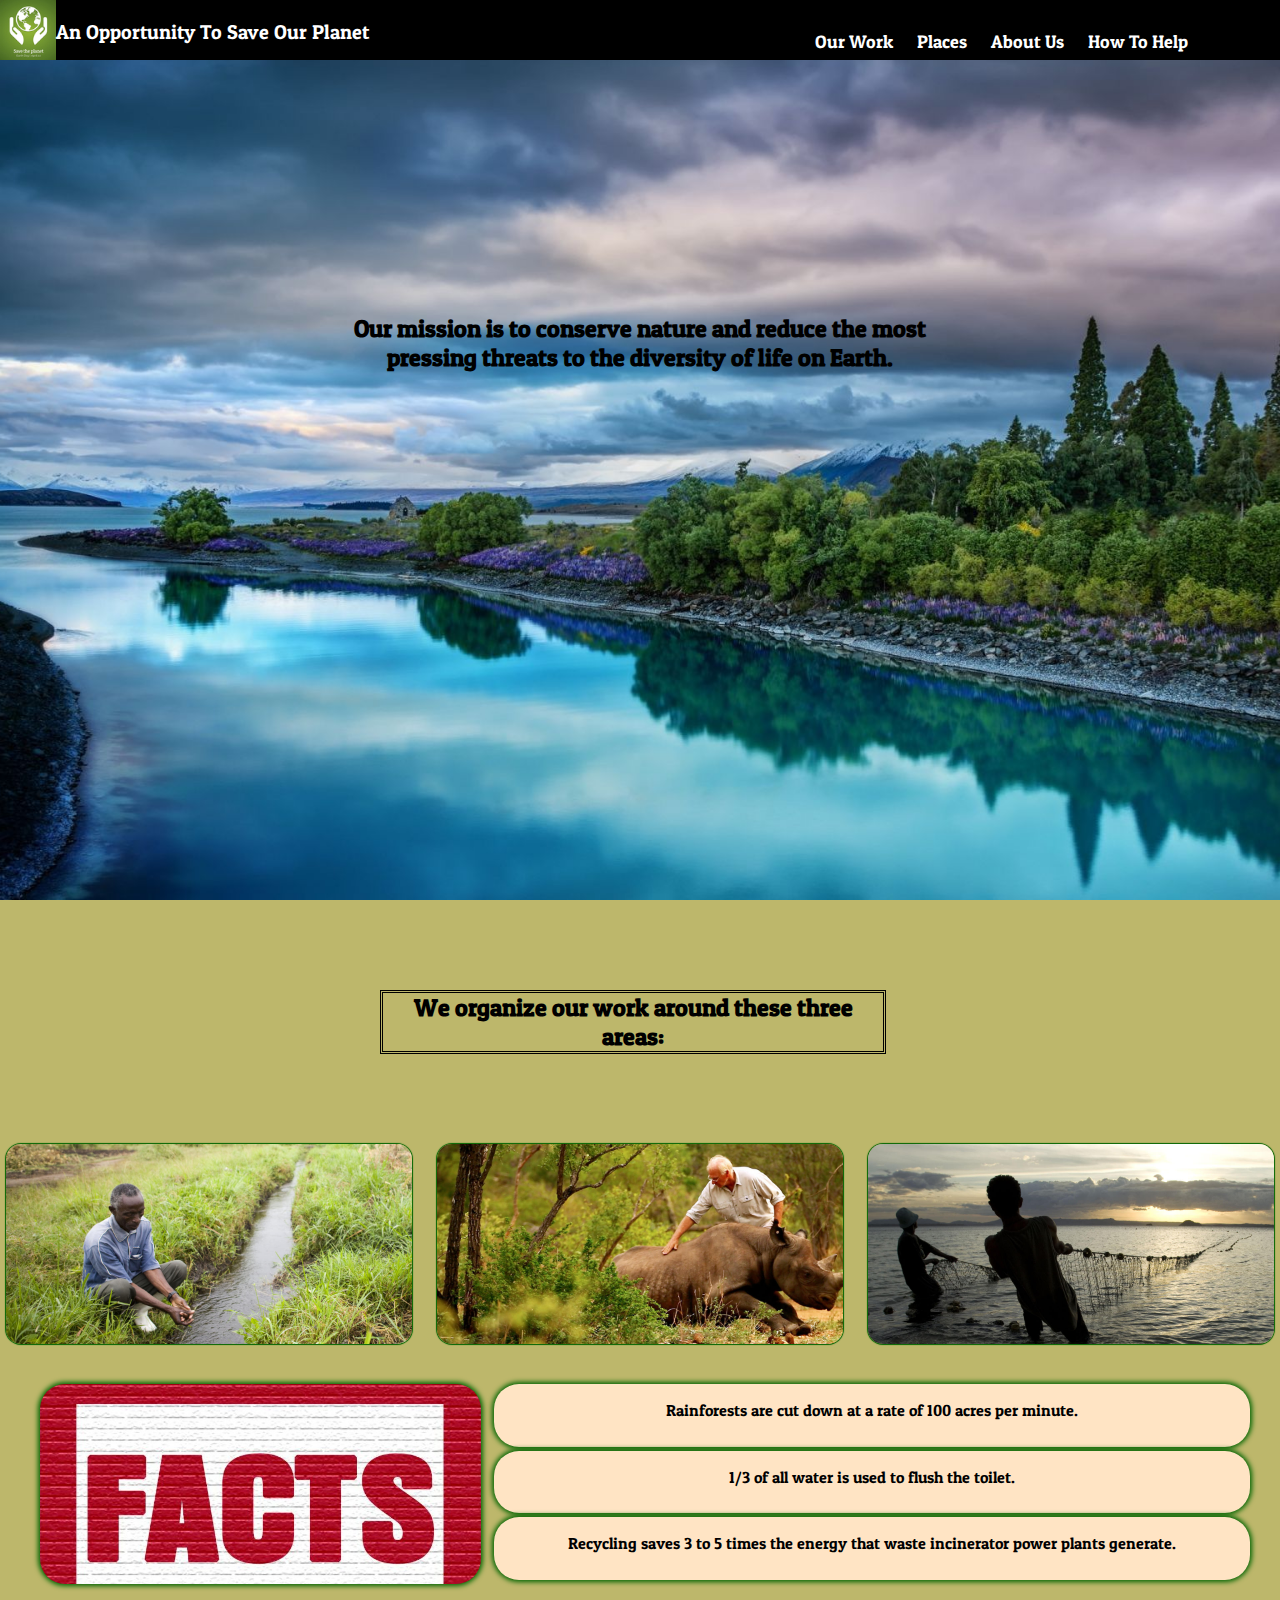
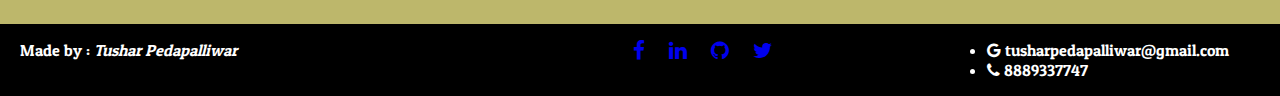
==== commit 2451ed91: "issues resolved" ====
--- a/assignment1/index.html
+++ b/assignment1/index.html
@@ -9,12 +9,12 @@
     <link rel="stylesheet" href="https://cdnjs.cloudflare.com/ajax/libs/font-awesome/4.7.0/css/font-awesome.min.css" />
 </head>
 
-<body><h4 style="display: none;">BODY</h4>
+<body><h4 style="display: none;">Body</h4>
     <!--header-->
     <header class="mains">
         <img src="img/earth.jpg" alt="panda" />
         <p class="head">An Opportunity To Save Our Planet</p>
-        <nav class="nav1"><h4 style="display: none;">NAVIGATION LIST</h4>
+        <nav class="nav1"><h4 style="display: none;">Navigation list with four items</h4>
             <ul>
                 <li>
                     <a href="#">Our Work</a>
@@ -41,24 +41,24 @@
         </article>
     </main>
     <!--Section 1-->
-    <h2 class="test">We organize our work around these six areas:</h2>
-    <section class="two"><h4 style="display: none;">OUR WORK</h4>
-        <article class="col1"><h4 style="display: none;">FRESHWATER</h4>
+    <h2 class="test">We organize our work around these three areas:</h2>
+    <section class="two"><h4 style="display: none;">We work on</h4>
+        <article class="col1"><h4 style="display: none;">freshwater</h4>
             <p class="text">FRESH WATER</p>
         </article>
-        <article class="col2"><h4 style="display: none;">WILDLIFE</h4> 
+        <article class="col2"><h4 style="display: none;">wildlife</h4> 
             <p class="text">WILDLIFE</p>
         </article>
-        <article class="col3"><h4 style="display: none;">OCEANS</h4> 
+        <article class="col3"><h4 style="display: none;">oceans</h4> 
             <p class="text">OCEANS</p>
         </article>
     </section>
     
     <!--Section 3-->
-    <section class="four" ><h4 style="display: none;">SOME FACTS</h4> 
-        <article class="A"> <h4 style="display: none;">IMAGE OF FACTS</h4>
+    <section class="four" ><h4 style="display: none;">Some Facts</h4> 
+        <article class="A"> <h4 style="display: none;">Few alarming facts are</h4>
         </article>
-        <article class="B"> <h4 style="display: none;">LIST OF FACTS</h4>
+        <article class="B"> <h4 style="display: none;">Few alarming facts are</h4>
             <article class="B1"> <h4 style="display: none;">Rainforests are cut down at a rate of 100 acres per minute.</h4>
                 <p class="int">Rainforests are cut down at a rate of 100 acres per minute.</p>
             </article>
@@ -72,12 +72,12 @@
     </section>
     <!--Footer-->
     <footer>
-        <section class="foot"><h4 style="display: none;">FOOTER</h4>
-            <section class="foot1"><h4 style="display: none;">NAME</h4>
+        <section class="foot"><h4 style="display: none;">About The Developer</h4>
+            <section class="foot1"><h4 style="display: none;">Name</h4>
                 <p>Made by : <em>Tushar Pedapalliwar</em></p>         
             </section>
-            <section class="foot2"><h4 style="display: none;">OTHER INFO</h4>
-                <article class="at1"><h4 style="display: none;">SOCIAL MEDIA LINKS</h4>
+            <section class="foot2"><h4 style="display: none;">More Info</h4>
+                <article class="at1"><h4 style="display: none;">Social Media Links</h4>
                     <ul>
                         <li><a href="#"><i class="fa fa-facebook" style="font-size:21px;"></i></a></li>
                         <li><a href="#"><i class="fa fa-linkedin" style="font-size:21px;"></i></a></li>
@@ -85,7 +85,7 @@
                         <li><a href="#"><i class="fa fa-twitter" style="font-size:21px;"></i></a></li>
                     </ul>
                 </article>
-                <article class="at2"> <h4 style="display: none;">EMAIL</h4>
+                <article class="at2"> <h4 style="display: none;">Email</h4>
                     <ul>
                         <li><i class="fa fa-google"></i> tusharpedapalliwar@gmail.com</li>
                         <li><i class="fa fa-phone"></i> 8889337747</li>
